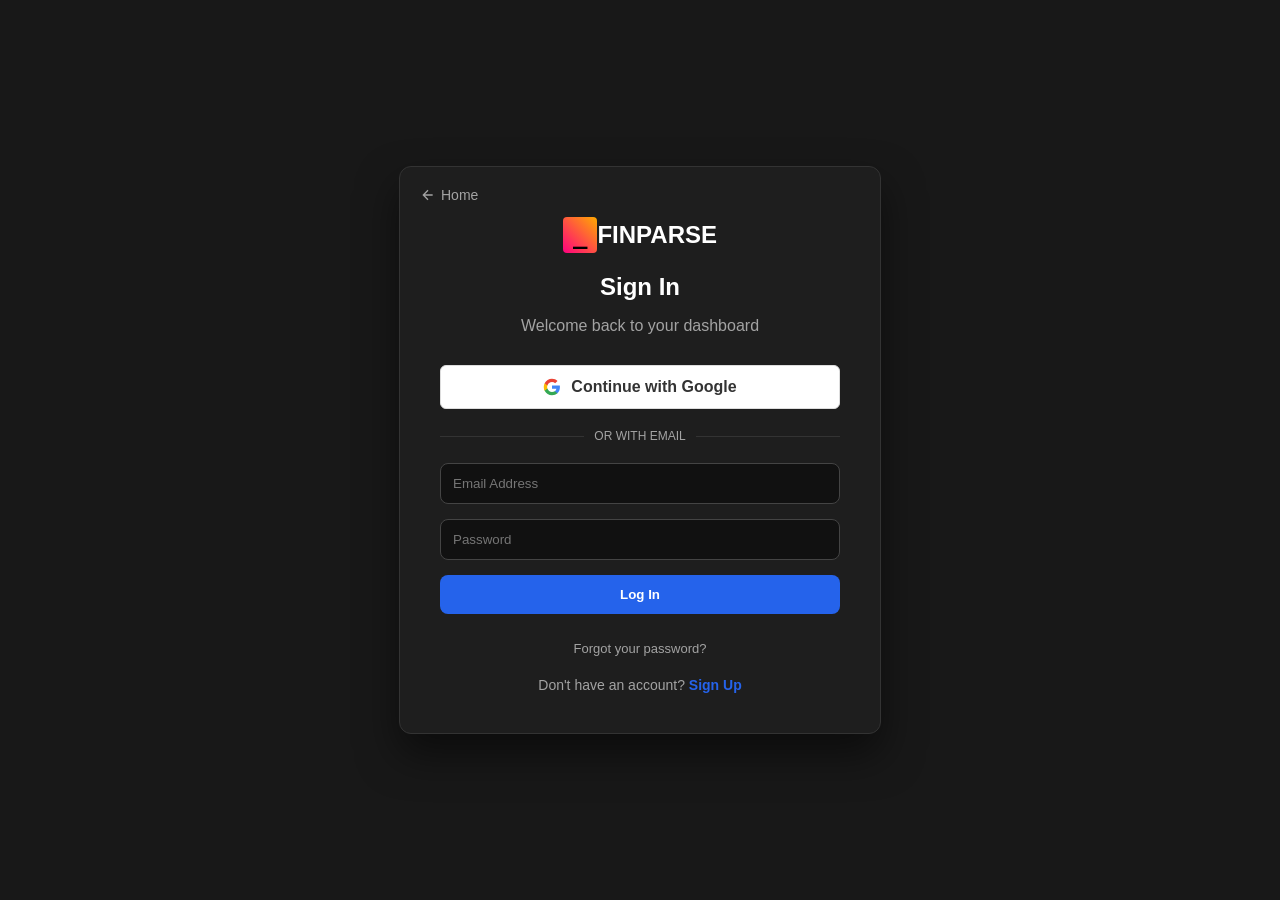
==== frontend/dashboard.html @ 80d12977 "Update dashboard.html" ====
<!DOCTYPE html>
<html lang="en">
<head>
    <meta charset="UTF-8">
    <meta name="viewport" content="width=device-width, initial-scale=1.0">
    <title>Dashboard | FinParse</title>
    <link rel="stylesheet" href="index.css?v=4">
</head>
<body style="display: block;">
    <!-- Main App Dashboard -->
    <div class="dashboard-page" id="mainApp" style="display: none;">
        <nav class="top-nav">
            <div class="logo">
                <span class="logo-icon">_</span>
                FINPARSE
            </div>
            <div class="nav-links">
                <a href="dashboard.html">Dashboard</a>
                <!-- Analysis History removed for privacy guarantee -->
            </div>
        </nav>
        <nav class="sub-nav">
            <div class="sub-logo" style="font-size: 16px; font-weight: normal; color: #aaa;">Workspace / Data Parser</div>
            <div class="user-profile" style="display: flex; align-items: center; gap: 15px;">
            <div id="creditDisplay" style="font-size: 14px; font-weight: bold;">Credits: --</div>
            <a href="pricing.html" style="background: var(--primary); color: white; text-decoration: none; padding: 6px 12px; border-radius: 4px; font-size: 13px; font-weight: bold;">Buy Credits</a>
            <button id="logoutBtn" style="background: transparent; border: 1px solid #444; color: var(--text-light); cursor: pointer; padding: 6px 12px; border-radius: 4px; font-size: 13px;">Logout</button>
        </div>
        </nav>
        
        <div class="container" style="margin-top: 40px;">
            <h1 style="color: var(--text);">Data Parser</h1>
            <p style="color: #aaa; margin-bottom: 20px;">Upload your financial records for processing</p>
            
            <div class="dropzone" id="dropzone">
                <div class="icon">📄</div>
                <div class="text" style="color: var(--text);">Drag & Drop your file here</div>
                <div class="subtext">or click to browse</div>
                <input type="file" id="fileInput" class="hidden-input">
            </div>
            
            <div style="margin-top: 20px; text-align: left;">
                <label for="keywords" style="display: block; margin-bottom: 8px; color: var(--text-light); font-size: 14px; font-weight: 500;">Suspicious Keywords (comma separated):</label>
                <input type="text" id="keywords" value="suspicious, fraud, unauthorized, error, anomaly" class="auth-input">
            </div>

            <div id="progressContainer" style="display: none; margin-top: 20px;">
                <div style="display: flex; justify-content: space-between; margin-bottom: 5px;">
                    <span id="progressText" style="color: var(--text-light); font-size: 14px; font-weight: 500;">Starting...</span>
                    <span id="progressPercent" style="color: var(--primary); font-size: 14px; font-weight: bold;">0%</span>
                </div>
                <div style="width: 100%; height: 10px; background: #333; border-radius: 5px; overflow: hidden; position: relative;">
                    <div id="progressBar" style="width: 0%; height: 100%; background: linear-gradient(90deg, var(--primary) 0%, #60a5fa 50%, var(--primary) 100%); background-size: 200% 100%; transition: none; animation: shimmer 2s infinite linear;"></div>
                </div>
            </div>
            
            <style>
                @keyframes shimmer {
                    0% { background-position: 200% 0; }
                    100% { background-position: -200% 0; }
                }
            </style>

            <div id="status" class="status"></div>
            
            <div style="margin-top: 30px; padding-top: 20px; border-top: 1px solid #333; font-size: 12px; color: #888;">
                <div style="display: flex; align-items: center; justify-content: center; gap: 8px;">
                    <svg width="16" height="16" viewBox="0 0 24 24" fill="none" stroke="currentColor" stroke-width="2" stroke-linecap="round" stroke-linejoin="round"><rect x="3" y="11" width="18" height="11" rx="2" ry="2"></rect><path d="M7 11V7a5 5 0 0 1 10 0v4"></path></svg>
                    <strong>Privacy & Security Guarantee</strong>
                </div>
                <p style="margin-top: 8px; margin-bottom: 0;">Your data is completely secure. Files are processed temporarily in memory, encrypted in transit, and never stored on our servers. Your transactions are not used for AI training.</p>
            </div>
        </div>
    </div>
    <script src="dashboard.js?v=4"></script>
</body>
</html>
---- frontend/index.css ----
:root {
    --bg-dark: #1e1e1e;
    --bg-darker: #181818;
    --bg-nav: #000000;
    --text: #ffffff;
    --text-light: #a3a3a3;
    --primary: #2563eb;
    --primary-hover: #1d4ed8;
    --accent: #00e5ff;
}

body {
    margin: 0;
    font-family: -apple-system, BlinkMacSystemFont, "Segoe UI", Roboto, Helvetica, Arial, sans-serif;
    background: var(--bg-darker);
    color: var(--text);
    overflow-x: hidden;
}

/* Landing Page Structure */
.landing-page {
    display: block;
}

/* Top Nav */
.top-nav {
    background: var(--bg-nav);
    padding: 0 24px;
    height: 60px;
    display: flex;
    align-items: center;
    border-bottom: 1px solid #333;
}
.logo {
    font-weight: 700;
    font-size: 18px;
    display: flex;
    align-items: center;
    gap: 8px;
    margin-right: 40px;
}
.logo-icon {
    background: linear-gradient(45deg, #ff007f, #ffaa00);
    color: black;
    padding: 2px 6px;
    border-radius: 4px;
    font-family: monospace;
    font-weight: bold;
}
.nav-links {
    display: flex;
    gap: 24px;
}
.nav-links a {
    color: #ccc;
    text-decoration: none;
    font-size: 14px;
    transition: color 0.2s;
}
.nav-links a:hover {
    color: white;
}

/* Sub Nav */
.sub-nav {
    background: var(--bg-dark);
    padding: 0 24px;
    height: 60px;
    display: flex;
    align-items: center;
    justify-content: space-between;
    border-bottom: 1px solid #333;
}
.sub-logo {
    font-size: 20px;
    font-weight: bold;
}
.sub-links {
    display: flex;
    gap: 24px;
    margin-left: 40px;
    flex-grow: 1;
}
.sub-links a {
    color: #ccc;
    text-decoration: none;
    font-size: 14px;
}
.sub-links a:hover {
    color: white;
}
.sub-actions {
    display: flex;
    align-items: center;
    gap: 16px;
}
.nav-login-btn {
    background: transparent;
    border: 1px solid #555;
    color: white;
    padding: 8px 16px;
    border-radius: 20px;
    cursor: pointer;
    font-weight: 500;
}
.nav-login-btn:hover {
    background: #333;
}
.nav-download-btn {
    background: var(--primary);
    border: none;
    color: white;
    padding: 8px 24px;
    border-radius: 20px;
    cursor: pointer;
    font-weight: 600;
}
.nav-download-btn:hover {
    background: var(--primary-hover);
}

/* Banner */
.banner {
    background: #004d99;
    color: white;
    text-align: center;
    padding: 12px;
    font-size: 14px;
    position: relative;
    display: flex;
    justify-content: center;
    align-items: center;
}
.banner button {
    position: absolute;
    right: 20px;
    background: transparent;
    border: none;
    color: white;
    font-size: 20px;
    cursor: pointer;
}

/* Hero */
.hero {
    display: flex;
    padding: 80px 10%;
    position: relative;
    overflow: hidden;
}
.hero-content {
    flex: 1;
    z-index: 2;
}
.hero-tag {
    color: #888;
    font-size: 24px;
    margin-bottom: 20px;
    font-weight: 600;
}
.hero h1 {
    font-size: 64px;
    line-height: 1.1;
    margin: 0 0 20px 0;
    font-weight: 800;
    color: #f1f1f1;
}
.hero p {
    font-size: 28px;
    color: #888;
    margin: 0;
}
.hero-visual {
    flex: 1;
    position: relative;
    display: flex;
    align-items: center;
    justify-content: center;
}
.abstract-shape {
    position: absolute;
    width: 500px;
    height: 500px;
    background: radial-gradient(circle, rgba(236,72,153,0.3) 0%, rgba(99,102,241,0.2) 40%, transparent 70%);
    border-radius: 50%;
    z-index: 1;
}
.logo-box {
    position: relative;
    z-index: 2;
    background: black;
    width: 150px;
    height: 150px;
    display: flex;
    align-items: center;
    justify-content: center;
    font-size: 48px;
    font-family: monospace;
    font-weight: bold;
    color: white;
    border: 1px solid #333;
    text-align: center;
}

/* Modern Cookie Banner */
.cookie-overlay {
    position: fixed;
    bottom: 20px;
    left: 20px;
    right: 20px;
    max-width: 1200px;
    margin: 0 auto;
    background: #111;
    border: 1px solid #333;
    border-radius: 12px;
    box-shadow: 0 10px 30px rgba(0,0,0,0.8);
    z-index: 2000;
    display: flex;
    align-items: center;
    justify-content: space-between;
    padding: 20px 30px;
}
.cookie-popup {
    display: flex;
    width: 100%;
    align-items: center;
    justify-content: space-between;
}
.cookie-content {
    flex: 1;
    color: #ccc;
    font-size: 14px;
    line-height: 1.5;
    margin-right: 40px;
}
.cookie-content p {
    margin: 0;
}
.cookie-actions {
    display: flex;
    gap: 12px;
}
.cookie-btn {
    padding: 10px 20px;
    border-radius: 6px;
    font-weight: bold;
    cursor: pointer;
    border: none;
    transition: background 0.2s;
}
.cookie-btn.primary {
    background: var(--primary);
    color: white;
}
.cookie-btn.primary:hover {
    background: var(--primary-hover);
}
.cookie-btn.secondary {
    background: transparent;
    border: 1px solid #555;
    color: #ccc;
}
.cookie-btn.secondary:hover {
    background: #333;
    color: white;
}

/* Auth Modal (Restyled for dark theme) */
.auth-overlay {
    position: fixed;
    top: 0; left: 0; width: 100%; height: 100%;
    background: rgba(0,0,0,0.8);
    backdrop-filter: blur(8px);
    display: none;
    align-items: center;
    justify-content: center;
    z-index: 1000;
}
.auth-modal {
    background: var(--bg-dark);
    border-radius: 12px;
    padding: 40px;
    border: 1px solid #333;
    box-shadow: 0 20px 40px rgba(0,0,0,0.5);
    text-align: center;
    max-width: 350px;
    width: 90%;
}
.auth-input {
    width: 100%;
    padding: 12px;
    margin-bottom: 15px;
    border-radius: 8px;
    border: 1px solid #444;
    box-sizing: border-box;
    font-family: inherit;
    background: #111;
    color: white;
}
.auth-btn {
    width: 100%;
    padding: 12px;
    border: none;
    border-radius: 8px;
    background: var(--primary);
    color: white;
    font-weight: bold;
    cursor: pointer;
    margin-bottom: 10px;
}
.auth-btn:hover { background: var(--primary-hover); }
.auth-btn.secondary { background: #333; color: var(--text); }
.auth-btn.secondary:hover { background: #444; }

/* Main App Container */
.dashboard-page {
    min-height: 100vh;
}
.container {
    background: var(--bg-dark);
    border-radius: 16px;
    padding: 40px;
    border: 1px solid #333;
    text-align: center;
    max-width: 500px;
    margin: 0 auto;
}
.dropzone {
    border: 2px dashed #444;
    border-radius: 12px;
    padding: 50px 20px;
    cursor: pointer;
    background: #111;
    position: relative;
}
.dropzone:hover {
    border-color: var(--primary);
    background: #1a1a1a;
}
.icon { font-size: 48px; margin-bottom: 15px; }
.hidden-input { display: none; }
.status { margin-top: 20px; font-weight: 500; min-height: 24px; }
.status.error { color: #ef4444; }
.status.success { color: #10b981; }
.status.loading { color: var(--primary); animation: pulse 1.5s infinite; }
@keyframes pulse { 0%, 100% { opacity: 1; } 50% { opacity: 0.5; } }

/* Auth Page Styles */
.auth-box {
    background: var(--bg-dark);
    border-radius: 12px;
    padding: 40px;
    border: 1px solid #333;
    box-shadow: 0 20px 40px rgba(0,0,0,0.5);
    width: 100%;
    max-width: 400px;
}
.auth-box h2 {
    margin-top: 0;
    margin-bottom: 10px;
    text-align: center;
    color: white;
}
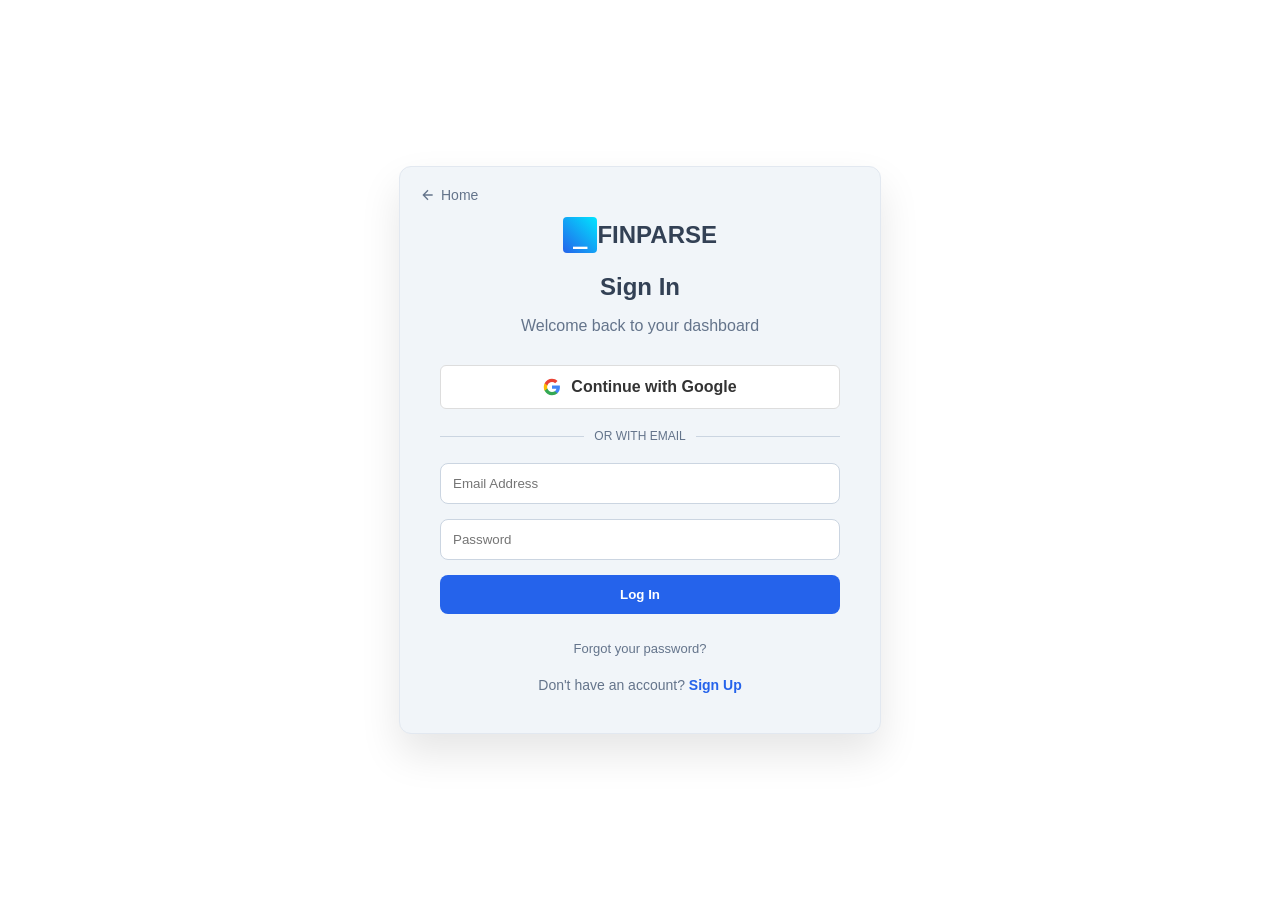
==== commit bd7c6e20: "Update dashboard.html" ====
--- a/frontend/dashboard.html
+++ b/frontend/dashboard.html
@@ -4,7 +4,7 @@
     <meta charset="UTF-8">
     <meta name="viewport" content="width=device-width, initial-scale=1.0">
     <title>Dashboard | FinParse</title>
-    <link rel="stylesheet" href="index.css?v=4">
+    <link rel="stylesheet" href="index.css?v=8">
 </head>
 <body style="display: block;">
     <!-- Main App Dashboard -->
@@ -22,11 +22,19 @@
         <nav class="sub-nav">
             <div class="sub-logo" style="font-size: 16px; font-weight: normal; color: #aaa;">Workspace / Data Parser</div>
             <div class="user-profile" style="display: flex; align-items: center; gap: 15px;">
-            <div id="creditDisplay" style="font-size: 14px; font-weight: bold;">Credits: --</div>
-            <a href="pricing.html" style="background: var(--primary); color: white; text-decoration: none; padding: 6px 12px; border-radius: 4px; font-size: 13px; font-weight: bold;">Buy Credits</a>
+            <div style="display: flex; flex-direction: column; gap: 4px;">
+                <div id="creditDisplay" style="font-size: 14px; font-weight: bold;">Usage: -- / --</div>
+                <div style="width: 120px; height: 6px; background: #333; border-radius: 3px; overflow: hidden;">
+                    <div id="usageBar" style="width: 0%; height: 100%; background: var(--primary); transition: width 0.3s ease;"></div>
+                </div>
+            </div>
+            <a href="pricing.html" id="upgradeBtn" style="background: var(--primary); color: white; text-decoration: none; padding: 6px 12px; border-radius: 4px; font-size: 13px; font-weight: bold;">Upgrade Plan</a>
             <button id="logoutBtn" style="background: transparent; border: 1px solid #444; color: var(--text-light); cursor: pointer; padding: 6px 12px; border-radius: 4px; font-size: 13px;">Logout</button>
         </div>
         </nav>
+        <div id="successBanner" style="display: none; background: #059669; color: white; text-align: center; padding: 10px; font-weight: bold; font-size: 14px;">
+            Payment Successful! Your subscription tier has been upgraded.
+        </div>
         
         <div class="container" style="margin-top: 40px;">
             <h1 style="color: var(--text);">Data Parser</h1>
@@ -39,10 +47,7 @@
                 <input type="file" id="fileInput" class="hidden-input">
             </div>
             
-            <div style="margin-top: 20px; text-align: left;">
-                <label for="keywords" style="display: block; margin-bottom: 8px; color: var(--text-light); font-size: 14px; font-weight: 500;">Suspicious Keywords (comma separated):</label>
-                <input type="text" id="keywords" value="suspicious, fraud, unauthorized, error, anomaly" class="auth-input">
-            </div>
+
 
             <div id="progressContainer" style="display: none; margin-top: 20px;">
                 <div style="display: flex; justify-content: space-between; margin-bottom: 5px;">
--- a/frontend/index.css
+++ b/frontend/index.css
@@ -1,10 +1,10 @@
 
 :root {
-    --bg-dark: #1e1e1e;
-    --bg-darker: #181818;
-    --bg-nav: #000000;
-    --text: #ffffff;
-    --text-light: #a3a3a3;
+    --bg-dark: #f1f5f9;
+    --bg-darker: #ffffff;
+    --bg-nav: #ffffff;
+    --text: #334155;
+    --text-light: #64748b;
     --primary: #2563eb;
     --primary-hover: #1d4ed8;
     --accent: #00e5ff;
@@ -30,7 +30,7 @@
     height: 60px;
     display: flex;
     align-items: center;
-    border-bottom: 1px solid #333;
+    border-bottom: 1px solid #e2e8f0;
 }
 .logo {
     font-weight: 700;
@@ -39,10 +39,11 @@
     align-items: center;
     gap: 8px;
     margin-right: 40px;
+    color: var(--text);
 }
 .logo-icon {
-    background: linear-gradient(45deg, #ff007f, #ffaa00);
-    color: black;
+    background: linear-gradient(45deg, var(--primary), #00e5ff);
+    color: white;
     padding: 2px 6px;
     border-radius: 4px;
     font-family: monospace;
@@ -53,13 +54,13 @@
     gap: 24px;
 }
 .nav-links a {
-    color: #ccc;
+    color: var(--text-light);
     text-decoration: none;
     font-size: 14px;
     transition: color 0.2s;
 }
 .nav-links a:hover {
-    color: white;
+    color: var(--primary);
 }
 
 /* Sub Nav */
@@ -70,11 +71,12 @@
     display: flex;
     align-items: center;
     justify-content: space-between;
-    border-bottom: 1px solid #333;
+    border-bottom: 1px solid #e2e8f0;
 }
 .sub-logo {
     font-size: 20px;
     font-weight: bold;
+    color: var(--text);
 }
 .sub-links {
     display: flex;
@@ -83,12 +85,12 @@
     flex-grow: 1;
 }
 .sub-links a {
-    color: #ccc;
+    color: var(--text-light);
     text-decoration: none;
     font-size: 14px;
 }
 .sub-links a:hover {
-    color: white;
+    color: var(--primary);
 }
 .sub-actions {
     display: flex;
@@ -97,15 +99,15 @@
 }
 .nav-login-btn {
     background: transparent;
-    border: 1px solid #555;
-    color: white;
+    border: 1px solid #cbd5e1;
+    color: var(--text);
     padding: 8px 16px;
     border-radius: 20px;
     cursor: pointer;
     font-weight: 500;
 }
 .nav-login-btn:hover {
-    background: #333;
+    background: #e2e8f0;
 }
 .nav-download-btn {
     background: var(--primary);
@@ -122,7 +124,7 @@
 
 /* Banner */
 .banner {
-    background: #004d99;
+    background: var(--primary);
     color: white;
     text-align: center;
     padding: 12px;
@@ -145,10 +147,22 @@
 /* Hero */
 .hero {
     display: flex;
+    align-items: center;
+    justify-content: space-between;
+    gap: 40px;
     padding: 80px 10%;
     position: relative;
     overflow: hidden;
 }
+
+@media (max-width: 768px) {
+    .hero {
+        flex-direction: column;
+        text-align: center;
+        padding: 40px 5%;
+    }
+}
+
 .hero-content {
     flex: 1;
     z-index: 2;
@@ -292,11 +306,11 @@
     padding: 12px;
     margin-bottom: 15px;
     border-radius: 8px;
-    border: 1px solid #444;
+    border: 1px solid #cbd5e1;
     box-sizing: border-box;
     font-family: inherit;
-    background: #111;
-    color: white;
+    background: #ffffff;
+    color: var(--text);
 }
 .auth-btn {
     width: 100%;
@@ -351,8 +365,8 @@
     background: var(--bg-dark);
     border-radius: 12px;
     padding: 40px;
-    border: 1px solid #333;
-    box-shadow: 0 20px 40px rgba(0,0,0,0.5);
+    border: 1px solid #e2e8f0;
+    box-shadow: 0 20px 40px rgba(0,0,0,0.1);
     width: 100%;
     max-width: 400px;
 }
@@ -360,5 +374,284 @@
     margin-top: 0;
     margin-bottom: 10px;
     text-align: center;
-    color: white;
-}
+    color: var(--text);
+}
+
+/* Footer Styles */
+.site-footer {
+    width: 100%;
+    background: linear-gradient(180deg, #131313 0%, #0a0a0a 100%);
+    padding: 4rem 2rem;
+    border-top: 1px solid rgba(255, 255, 255, 0.05);
+    display: flex;
+    flex-wrap: wrap;
+    justify-content: space-between;
+    align-items: flex-start;
+    box-sizing: border-box;
+    gap: 2rem;
+    position: relative;
+    overflow: hidden;
+}
+
+.site-footer::before {
+    content: "";
+    position: absolute;
+    top: 0; left: 0; right: 0; height: 1px;
+    background: linear-gradient(90deg, transparent, var(--primary), var(--accent), transparent);
+    opacity: 0.5;
+}
+
+.security-badge {
+    flex: 1;
+    min-width: 300px;
+    max-width: 600px;
+    position: relative;
+    z-index: 1;
+}
+
+.security-badge h4 {
+    margin: 0 0 10px 0;
+    color: var(--text);
+    font-size: 1.1rem;
+    font-weight: 600;
+    letter-spacing: 0.5px;
+    background: linear-gradient(90deg, #ffffff, #a3a3a3);
+    -webkit-background-clip: text;
+    -webkit-text-fill-color: transparent;
+}
+
+.security-badge p {
+    margin: 0;
+    color: var(--text-light);
+    font-size: 0.9rem;
+    line-height: 1.6;
+}
+
+.footer-links {
+    display: flex;
+    gap: 1.5rem;
+    position: relative;
+    z-index: 1;
+}
+
+.footer-links a {
+    color: var(--text-light);
+    text-decoration: none;
+    font-size: 0.95rem;
+    transition: all 0.3s ease;
+    position: relative;
+    padding-bottom: 2px;
+}
+
+.footer-links a::after {
+    content: '';
+    position: absolute;
+    width: 0;
+    height: 2px;
+    bottom: 0;
+    left: 0;
+    background: linear-gradient(90deg, var(--primary), var(--accent));
+    transition: width 0.3s ease;
+    border-radius: 2px;
+}
+
+.footer-links a:hover {
+    color: #ffffff;
+    transform: translateY(-2px);
+    text-shadow: 0 0 8px rgba(0, 229, 255, 0.4);
+}
+
+.footer-links a:hover::after {
+    width: 100%;
+}
+
+@media (max-width: 768px) {
+    .site-footer {
+        flex-direction: column;
+        padding: 2rem 1rem;
+        gap: 1.5rem;
+    }
+    .security-badge {
+        min-width: 100%;
+    }
+    .footer-links {
+        width: 100%;
+        flex-direction: column;
+        gap: 1rem;
+    }
+}
+
+/* FAQ Section */
+.faq-section {
+    padding: 60px 10%;
+    color: white;
+}
+.faq-section h2 {
+    font-size: 32px;
+    margin-bottom: 30px;
+    text-align: center;
+}
+.faq-item {
+    margin-bottom: 20px;
+    background: #181818;
+    border-radius: 8px;
+    border: 1px solid #333;
+    transition: all 0.3s ease;
+    overflow: hidden;
+}
+.faq-item summary {
+    padding: 20px;
+    font-size: 20px;
+    color: #4da6ff;
+    font-weight: bold;
+    cursor: pointer;
+    list-style: none;
+    display: flex;
+    justify-content: space-between;
+    align-items: center;
+}
+.faq-item summary::-webkit-details-marker {
+    display: none;
+}
+.faq-item summary::after {
+    content: '+';
+    font-size: 24px;
+    color: #4da6ff;
+    transition: transform 0.3s ease;
+}
+.faq-item[open] summary::after {
+    content: '\2212';
+    transform: rotate(180deg);
+}
+.faq-item p {
+    margin: 0;
+    padding: 0 20px 20px 20px;
+    color: #ccc;
+    line-height: 1.5;
+}
+
+/* Legal Content */
+.legal-content {
+    padding: 60px 10%;
+    color: var(--text);
+    max-width: 800px;
+    margin: 0 auto;
+    min-height: 60vh;
+}
+.legal-content h1 {
+    font-size: 36px;
+    margin-bottom: 20px;
+}
+.legal-content p, .legal-content ul, .legal-content li {
+    line-height: 1.6;
+    color: var(--text-light);
+    margin-bottom: 15px;
+}
+.legal-content h2 {
+    margin-top: 30px;
+    margin-bottom: 15px;
+    color: var(--text);
+}
+
+/* Refactored Styles */
+.primary-cta {
+    display: inline-block;
+    background-color: var(--primary);
+    color: #ffffff;
+    font-size: 1.25rem;
+    font-weight: bold;
+    padding: 16px 32px;
+    border-radius: 8px;
+    text-decoration: none;
+    margin-top: 24px;
+    box-shadow: 0 4px 6px rgba(0, 0, 0, 0.1);
+    transition: background-color 0.3s, transform 0.2s, box-shadow 0.2s, filter 0.2s;
+}
+.primary-cta:hover {
+    background-color: #1d4ed8;
+    transform: translateY(-2px) scale(1.02);
+    box-shadow: 0 8px 15px rgba(37, 99, 235, 0.3);
+    color: #ffffff;
+    filter: brightness(1.1);
+}
+
+.hero h1 {
+    color: var(--text);
+}
+
+.sandbox-container {
+    background: #ffffff;
+    border: 1px solid #e2e8f0;
+    border-radius: 12px;
+    padding: 24px;
+    box-shadow: 0 10px 15px -3px rgba(0, 0, 0, 0.1);
+    width: 100%;
+    max-width: 500px;
+    text-align: center;
+}
+
+#sandbox-btn {
+    background-color: #10b981;
+    color: white;
+    border: none;
+    padding: 12px 24px;
+    font-size: 1rem;
+    font-weight: bold;
+    border-radius: 6px;
+    cursor: pointer;
+    margin-bottom: 20px;
+    transition: background-color 0.2s;
+}
+#sandbox-btn:hover {
+    background-color: #059669;
+}
+#sandbox-btn:disabled {
+    background-color: #9ca3af;
+    cursor: not-allowed;
+}
+
+.sandbox-table {
+    width: 100%;
+    border-collapse: collapse;
+    font-size: 0.875rem;
+    text-align: left;
+}
+.sandbox-table th, .sandbox-table td {
+    padding: 12px 8px;
+    border-bottom: 1px solid #e2e8f0;
+}
+.sandbox-table th {
+    font-weight: 600;
+    color: #64748b;
+}
+
+@keyframes anomalyPulse {
+    0% { background-color: rgba(254, 240, 138, 0.2); opacity: 0.5; transform: scale(0.98); }
+    50% { background-color: rgba(254, 240, 138, 1); transform: scale(1.01); }
+    100% { background-color: #fef08a; opacity: 1; transform: scale(1); }
+}
+
+.row-anomaly {
+    background-color: #fef08a !important;
+    color: #854d0e !important;
+    font-weight: 500;
+    animation: anomalyPulse 0.6s ease-out forwards;
+}
+
+/* Adjustments for light theme visibility */
+.faq-section h2 {
+    color: var(--text);
+}
+.faq-item {
+    background: #ffffff;
+    border: 1px solid #e2e8f0;
+}
+.faq-item summary {
+    color: var(--text);
+}
+.faq-item p {
+    color: #475569;
+}
+.banner {
+    background: #1e40af;
+}
